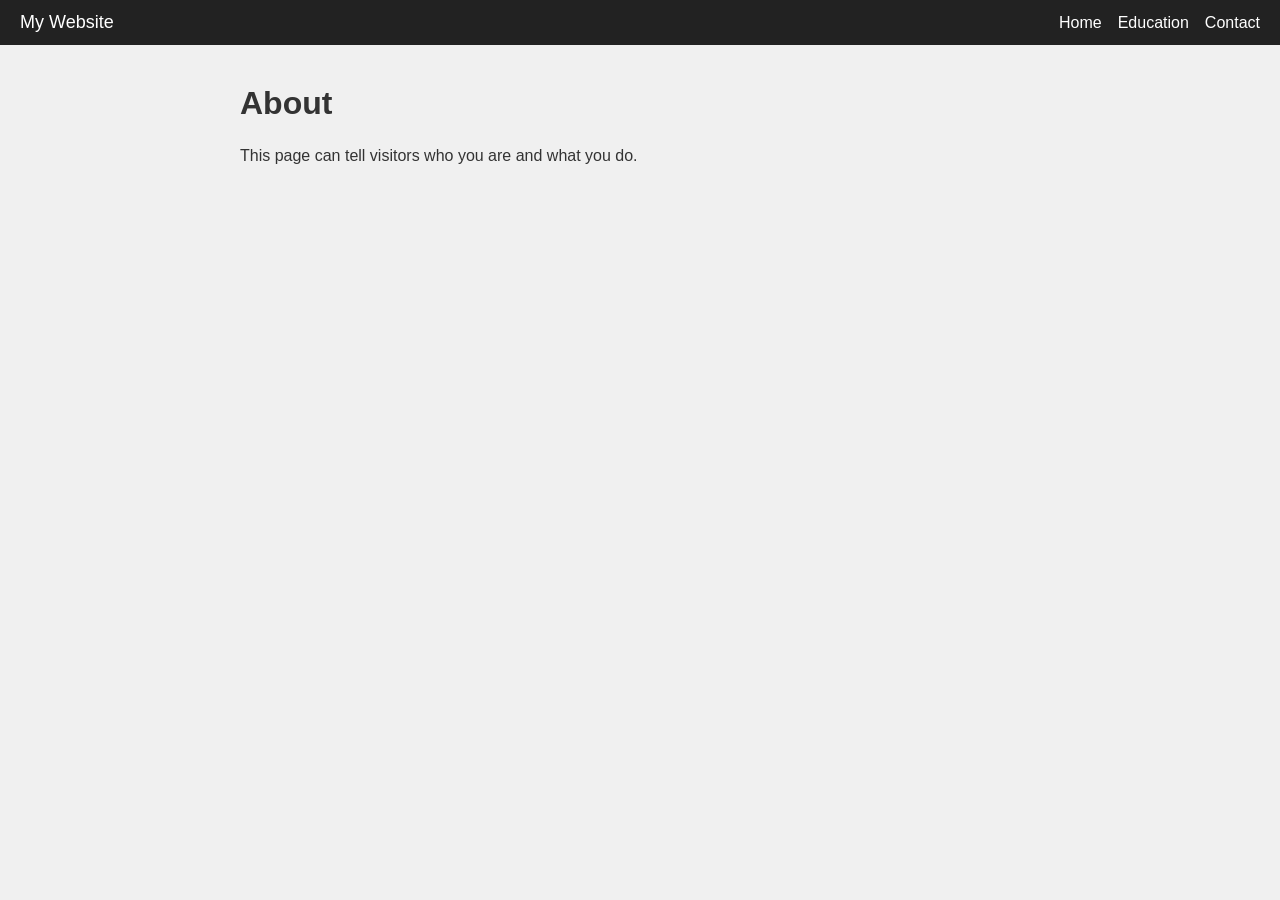
==== about.html @ b39ed33c "Add files via upload" ====
<!DOCTYPE html>
<html lang="en">
<head>
  <meta charset="UTF-8">
  <meta name="viewport" content="width=device-width, initial-scale=1.0">
  <title>About</title>
  <link rel="stylesheet" href="style.css">
</head>
<body>
  <header>
    <nav class="site-nav">
      <div class="site-name">My Website</div>
      <ul class="nav-list">
        <li class="nav-item"><a href="index.html">Home</a></li>
        <li class="nav-item"><a href="education.html">Education</a></li>
        <li class="nav-item"><a href="contact.html">Contact</a></li>
      </ul>
    </nav>
  </header>

  <main class="page-content">
    <h1>About</h1>
    <p>This page can tell visitors who you are and what you do.</p>
  </main>
</body>
</html>
---- style.css ----
body {
  margin: 0;
  font-family: Arial, sans-serif;
  background: #f0f0f0;
  color: #333;
}

.site-nav {
  display: flex;
  justify-content: space-between;
  align-items: center;
  padding: 12px 20px;
  background: #222;
  color: #fff;
}

.site-name {
  font-size: 18px;
}

.nav-list {
  list-style: none;
  margin: 0;
  padding: 0;
  display: flex;
  gap: 16px;
}

.nav-item a {
  color: #fff;
  text-decoration: none;
}

.page-content {
  max-width: 800px;
  margin: 40px auto;
  padding: 0 20px;
}

h1 {
  margin-top: 0;
}

p {
  line-height: 1.6;
}
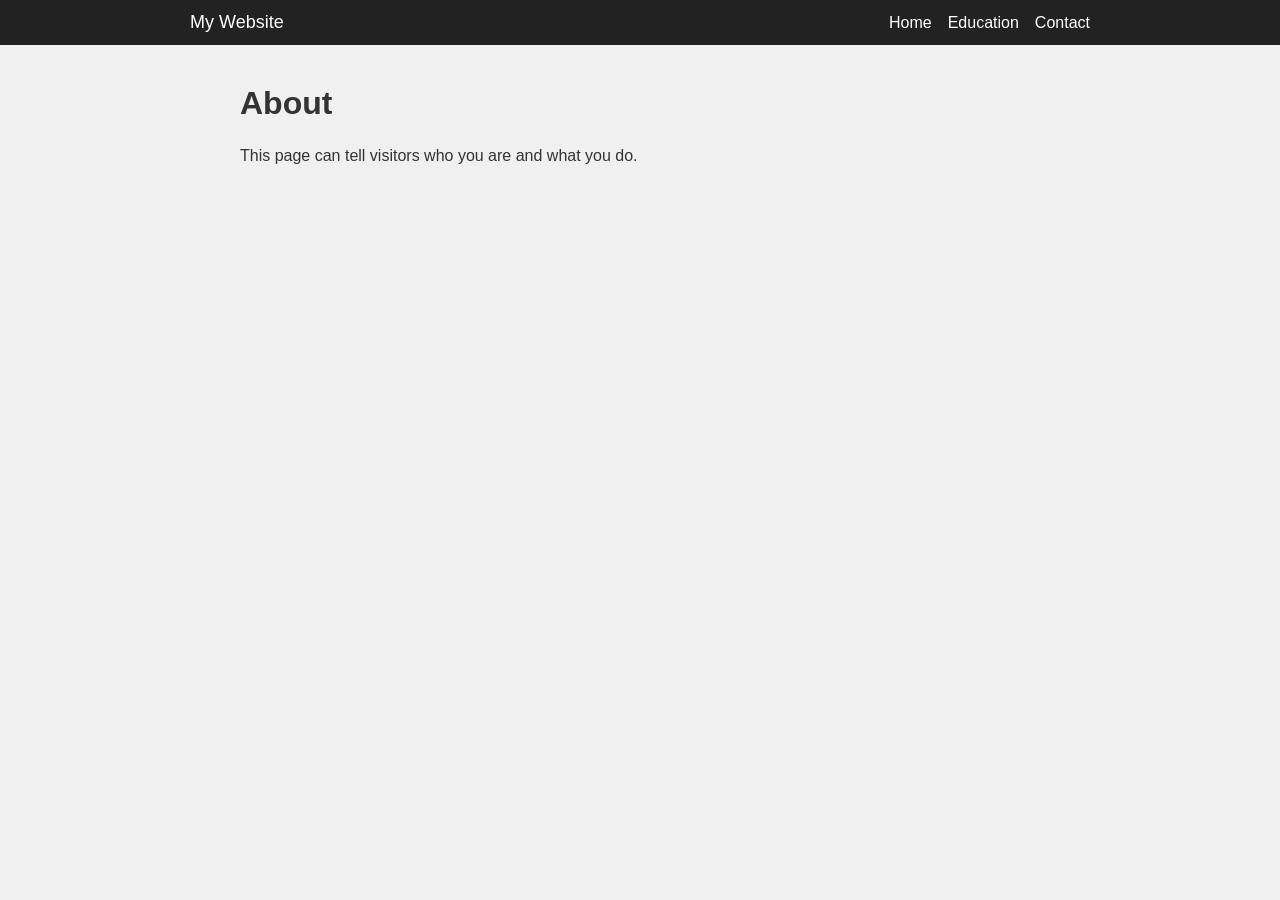
==== commit 429ebda1: "Add files via upload" ====
--- a/about.html
+++ b/about.html
@@ -9,12 +9,14 @@
 <body>
   <header>
     <nav class="site-nav">
-      <div class="site-name">My Website</div>
-      <ul class="nav-list">
-        <li class="nav-item"><a href="index.html">Home</a></li>
-        <li class="nav-item"><a href="education.html">Education</a></li>
-        <li class="nav-item"><a href="contact.html">Contact</a></li>
-      </ul>
+      <div class="site-nav-inner">
+        <div class="site-name">My Website</div>
+        <ul class="nav-list">
+          <li class="nav-item"><a href="index.html">Home</a></li>
+          <li class="nav-item"><a href="education.html">Education</a></li>
+          <li class="nav-item"><a href="contact.html">Contact</a></li>
+        </ul>
+      </div>
     </nav>
   </header>
 
--- a/style.css
+++ b/style.css
@@ -7,11 +7,19 @@
 
 .site-nav {
   display: flex;
-  justify-content: space-between;
+  justify-content: center;
   align-items: center;
   padding: 12px 20px;
   background: #222;
   color: #fff;
+}
+
+.site-nav-inner {
+  display: flex;
+  justify-content: space-between;
+  align-items: center;
+  width: 100%;
+  max-width: 900px;
 }
 
 .site-name {
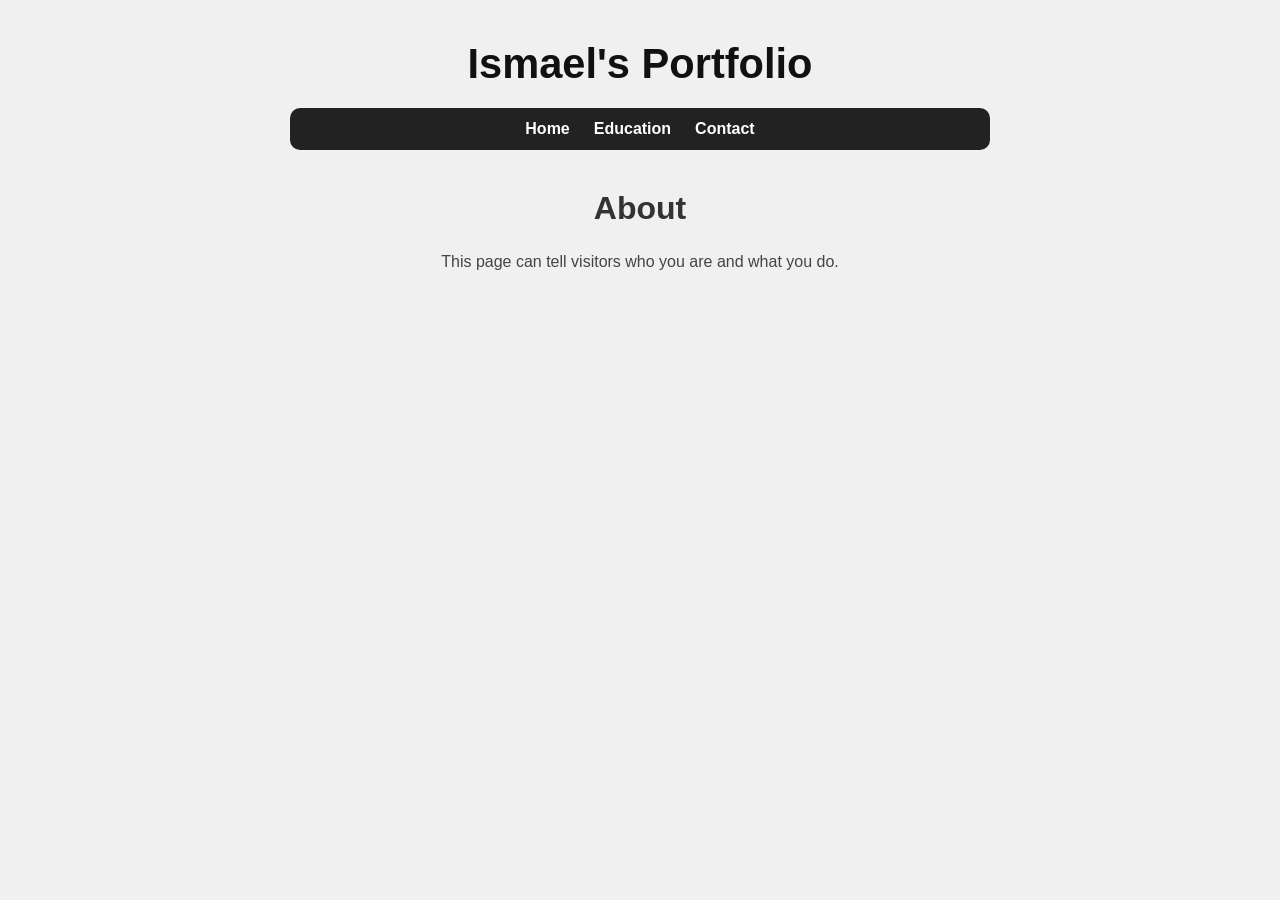
==== commit 64ed55a1: "Add files via upload" ====
--- a/about.html
+++ b/about.html
@@ -7,10 +7,10 @@
   <link rel="stylesheet" href="style.css">
 </head>
 <body>
-  <header>
+  <header class="site-header">
+    <h1 class="site-title">Ismael's Portfolio</h1>
     <nav class="site-nav">
       <div class="site-nav-inner">
-        <div class="site-name">My Website</div>
         <ul class="nav-list">
           <li class="nav-item"><a href="index.html">Home</a></li>
           <li class="nav-item"><a href="education.html">Education</a></li>
--- a/style.css
+++ b/style.css
@@ -5,25 +5,28 @@
   color: #333;
 }
 
+.site-header {
+  max-width: 900px;
+  margin: 0 auto;
+  padding: 40px 20px 10px;
+  text-align: center;
+}
+
+.site-title {
+  margin: 0;
+  font-size: 2.6rem;
+  color: #111;
+}
+
 .site-nav {
+  margin-top: 20px;
   display: flex;
   justify-content: center;
-  align-items: center;
-  padding: 12px 20px;
-  background: #222;
-  color: #fff;
 }
 
 .site-nav-inner {
-  display: flex;
-  justify-content: space-between;
-  align-items: center;
   width: 100%;
-  max-width: 900px;
-}
-
-.site-name {
-  font-size: 18px;
+  max-width: 700px;
 }
 
 .nav-list {
@@ -31,24 +34,37 @@
   margin: 0;
   padding: 0;
   display: flex;
-  gap: 16px;
+  justify-content: center;
+  gap: 24px;
+  background: #222;
+  border-radius: 10px;
+  padding: 12px 18px;
 }
 
 .nav-item a {
   color: #fff;
   text-decoration: none;
+  font-weight: 600;
+}
+
+.nav-item a:hover,
+.nav-item a:focus-visible {
+  color: #ffd54f;
 }
 
 .page-content {
-  max-width: 800px;
-  margin: 40px auto;
-  padding: 0 20px;
+  max-width: 760px;
+  margin: 30px auto;
+  padding: 0 20px 40px;
+  text-align: center;
 }
 
-h1 {
+.page-content h1 {
   margin-top: 0;
+  font-size: 2rem;
 }
 
 p {
-  line-height: 1.6;
+  line-height: 1.7;
+  color: #444;
 }
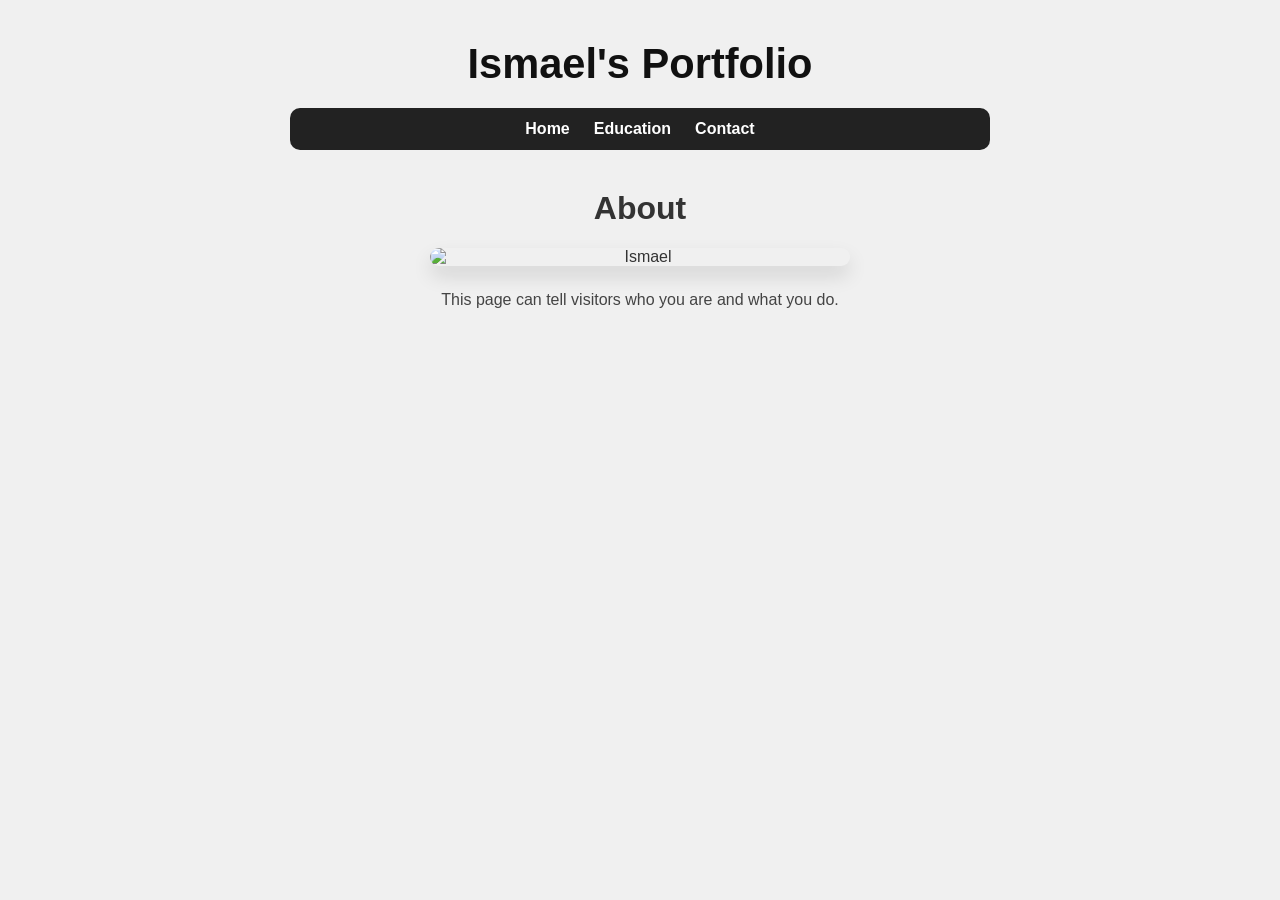
==== commit ade3bdc0: "Add files via upload" ====
--- a/about.html
+++ b/about.html
@@ -22,6 +22,7 @@
 
   <main class="page-content">
     <h1>About</h1>
+    <img src="Images/big man.jpg" alt="Ismael" class="about-image">
     <p>This page can tell visitors who you are and what you do.</p>
   </main>
 </body>
--- a/style.css
+++ b/style.css
@@ -59,6 +59,15 @@
   text-align: center;
 }
 
+.about-image {
+  display: block;
+  width: 100%;
+  max-width: 420px;
+  margin: 20px auto;
+  border-radius: 12px;
+  box-shadow: 0 10px 20px rgba(0, 0, 0, 0.12);
+}
+
 .page-content h1 {
   margin-top: 0;
   font-size: 2rem;
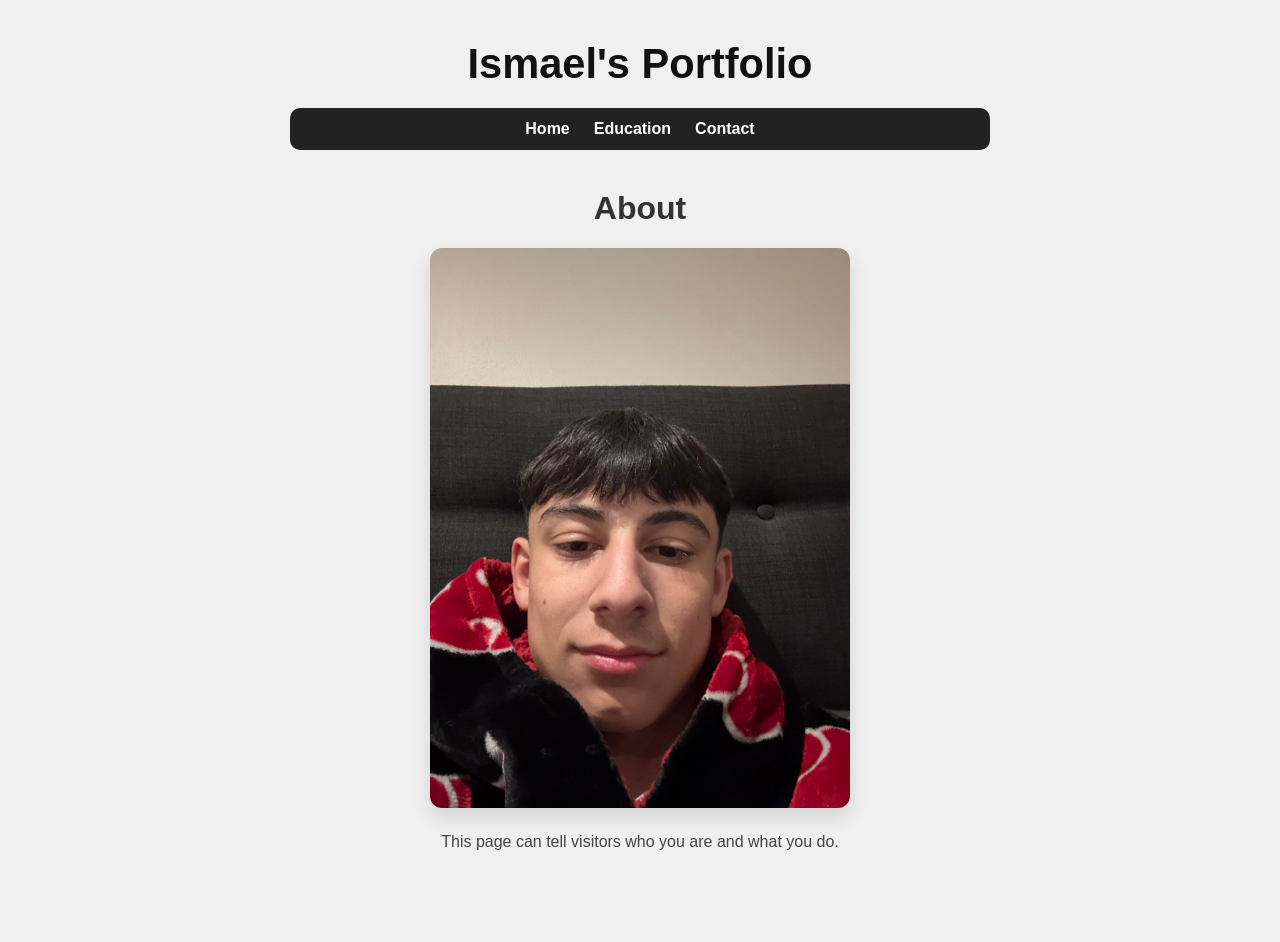
==== commit 2ac5cbe8: "Add files via upload" ====
--- a/about.html
+++ b/about.html
@@ -22,7 +22,7 @@
 
   <main class="page-content">
     <h1>About</h1>
-    <img src="Images/big man.jpg" alt="Ismael" class="about-image">
+    <img src="big-man.jpg" alt="Ismael" class="about-image">
     <p>This page can tell visitors who you are and what you do.</p>
   </main>
 </body>
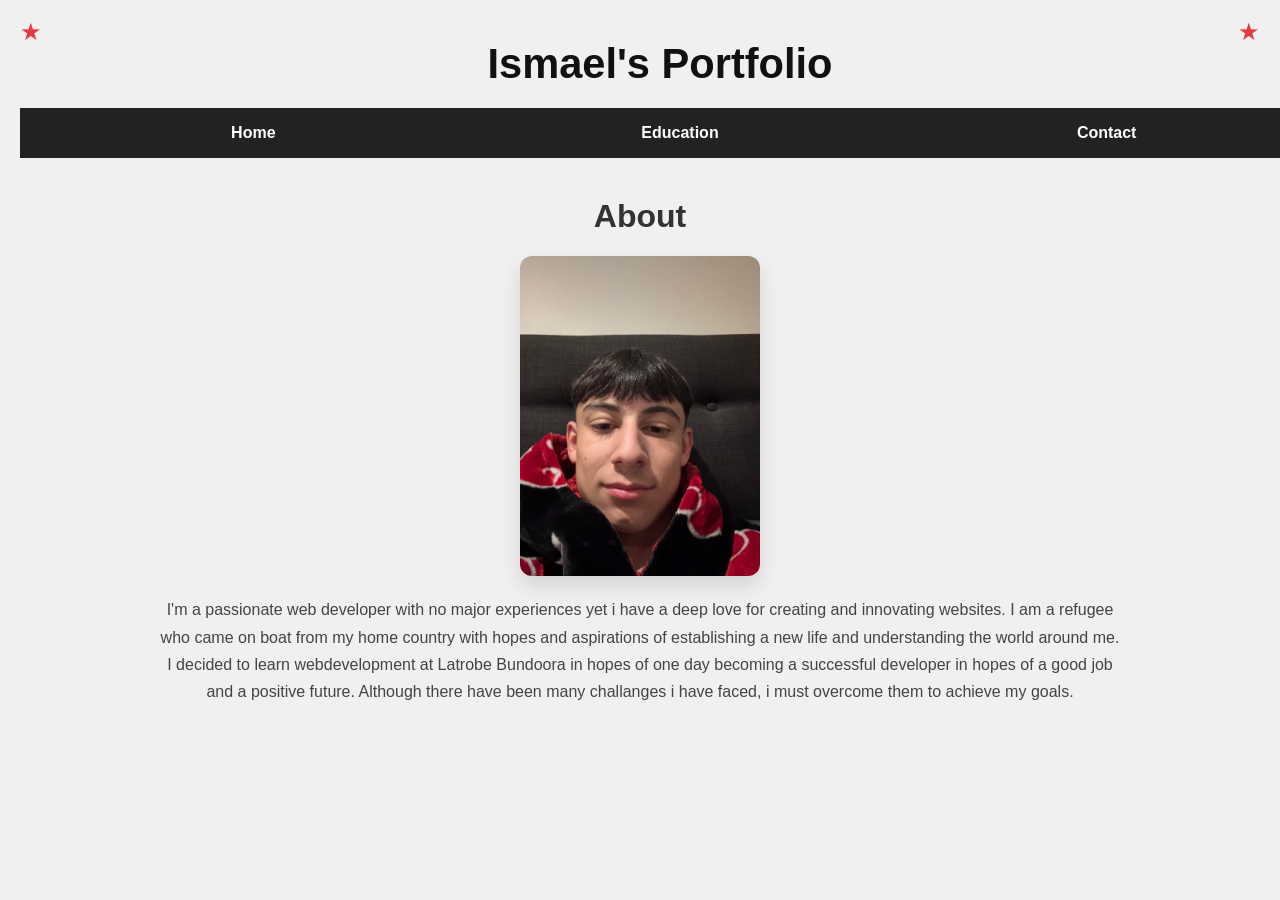
==== commit 2bebb73c: "Add files via upload" ====
--- a/about.html
+++ b/about.html
@@ -23,7 +23,7 @@
   <main class="page-content">
     <h1>About</h1>
     <img src="big-man.jpg" alt="Ismael" class="about-image">
-    <p>This page can tell visitors who you are and what you do.</p>
+    <p>I'm a passionate web developer with no major experiences yet i have a deep love for creating and innovating websites. I am a refugee who came on boat from my home country with hopes and aspirations of establishing a new life and understanding the world around me. I decided to learn webdevelopment at Latrobe Bundoora in hopes of one day becoming a successful developer in hopes of a good job and a positive future. Although there have been many challanges i have faced, i must overcome them to achieve my goals.</p>
   </main>
 </body>
 </html>
--- a/style.css
+++ b/style.css
@@ -5,28 +5,60 @@
   color: #333;
 }
 
+body {
+  margin: 0;
+  position: relative;
+  font-family: Arial, sans-serif;
+  background: #f0f0f0;
+  color: #333;
+}
+
+body::before,
+body::after {
+  content: "★";
+  position: absolute;
+  top: 18px;
+  font-size: 1.5rem;
+  color: #e63946;
+}
+
+body::before {
+  left: 20px;
+}
+
+body::after {
+  right: 20px;
+}
+
 .site-header {
-  max-width: 900px;
-  margin: 0 auto;
+  width: 100%;
   padding: 40px 20px 10px;
   text-align: center;
 }
 
 .site-title {
-  margin: 0;
+  margin: 0 auto;
+  max-width: 900px;
   font-size: 2.6rem;
   color: #111;
 }
 
 .site-nav {
   margin-top: 20px;
-  display: flex;
-  justify-content: center;
+  width: 100vw;
+  position: relative;
+  left: 50%;
+  right: 50%;
+  margin-left: -50vw;
+  margin-right: -50vw;
+  background: #222;
 }
 
 .site-nav-inner {
   width: 100%;
-  max-width: 700px;
+  max-width: 100%;
+  margin: 0 auto;
+  padding: 0 20px;
 }
 
 .nav-list {
@@ -34,14 +66,18 @@
   margin: 0;
   padding: 0;
   display: flex;
-  justify-content: center;
-  gap: 24px;
-  background: #222;
-  border-radius: 10px;
-  padding: 12px 18px;
+  justify-content: space-between;
+  gap: 0;
+}
+
+.nav-item {
+  flex: 1;
+  text-align: center;
 }
 
 .nav-item a {
+  display: block;
+  padding: 16px 0;
   color: #fff;
   text-decoration: none;
   font-weight: 600;
@@ -53,16 +89,114 @@
 }
 
 .page-content {
-  max-width: 760px;
+  max-width: 960px;
   margin: 30px auto;
   padding: 0 20px 40px;
   text-align: center;
 }
 
+.contact-boxes {
+  display: flex;
+  flex-wrap: wrap;
+  justify-content: center;
+  gap: 20px;
+  margin-top: 24px;
+}
+
+.contact-box {
+  width: 100%;
+  max-width: 280px;
+  background: #fff;
+  border: 1px solid #ddd;
+  border-radius: 16px;
+  padding: 18px;
+  box-shadow: 0 10px 20px rgba(0, 0, 0, 0.05);
+  text-align: left;
+}
+
+.contact-box h2 {
+  margin: 0 0 10px;
+  font-size: 1.1rem;
+}
+
+.contact-box p {
+  margin: 0;
+  line-height: 1.6;
+  color: #333;
+}
+
+.welcome-text p {
+  max-width: 720px;
+  margin: 0 auto;
+}
+
+.feature-row {
+  display: flex;
+  gap: 20px;
+  flex-wrap: wrap;
+  justify-content: space-between;
+  margin-top: 32px;
+}
+
+.feature-card {
+  flex: 1 1 280px;
+  min-width: 240px;
+  background: #fff;
+  border-radius: 18px;
+  box-shadow: 0 12px 30px rgba(0, 0, 0, 0.08);
+  text-decoration: none;
+  color: inherit;
+  padding: 24px;
+  display: flex;
+  flex-direction: column;
+  justify-content: space-between;
+}
+
+.feature-card:hover {
+  transform: translateY(-2px);
+  box-shadow: 0 16px 36px rgba(0, 0, 0, 0.12);
+}
+
+.feature-card-text h2 {
+  margin: 0 0 12px;
+  font-size: 1.4rem;
+}
+
+.feature-card-text p {
+  margin: 0;
+  color: #555;
+  line-height: 1.6;
+}
+
+.feature-image {
+  margin-top: 24px;
+  width: 100%;
+  min-height: 160px;
+  border-radius: 14px;
+  display: flex;
+  align-items: center;
+  justify-content: center;
+  font-size: 1rem;
+  font-weight: 700;
+  color: #fff;
+}
+
+.feature-image-about {
+  background: linear-gradient(135deg, #1d4ed8 0%, #60a5fa 100%);
+}
+
+.feature-image-education {
+  background: linear-gradient(135deg, #047857 0%, #4ade80 100%);
+}
+
+.feature-image-contact {
+  background: linear-gradient(135deg, #b91c1c 0%, #f97316 100%);
+}
+
 .about-image {
   display: block;
   width: 100%;
-  max-width: 420px;
+  max-width: 240px;
   margin: 20px auto;
   border-radius: 12px;
   box-shadow: 0 10px 20px rgba(0, 0, 0, 0.12);
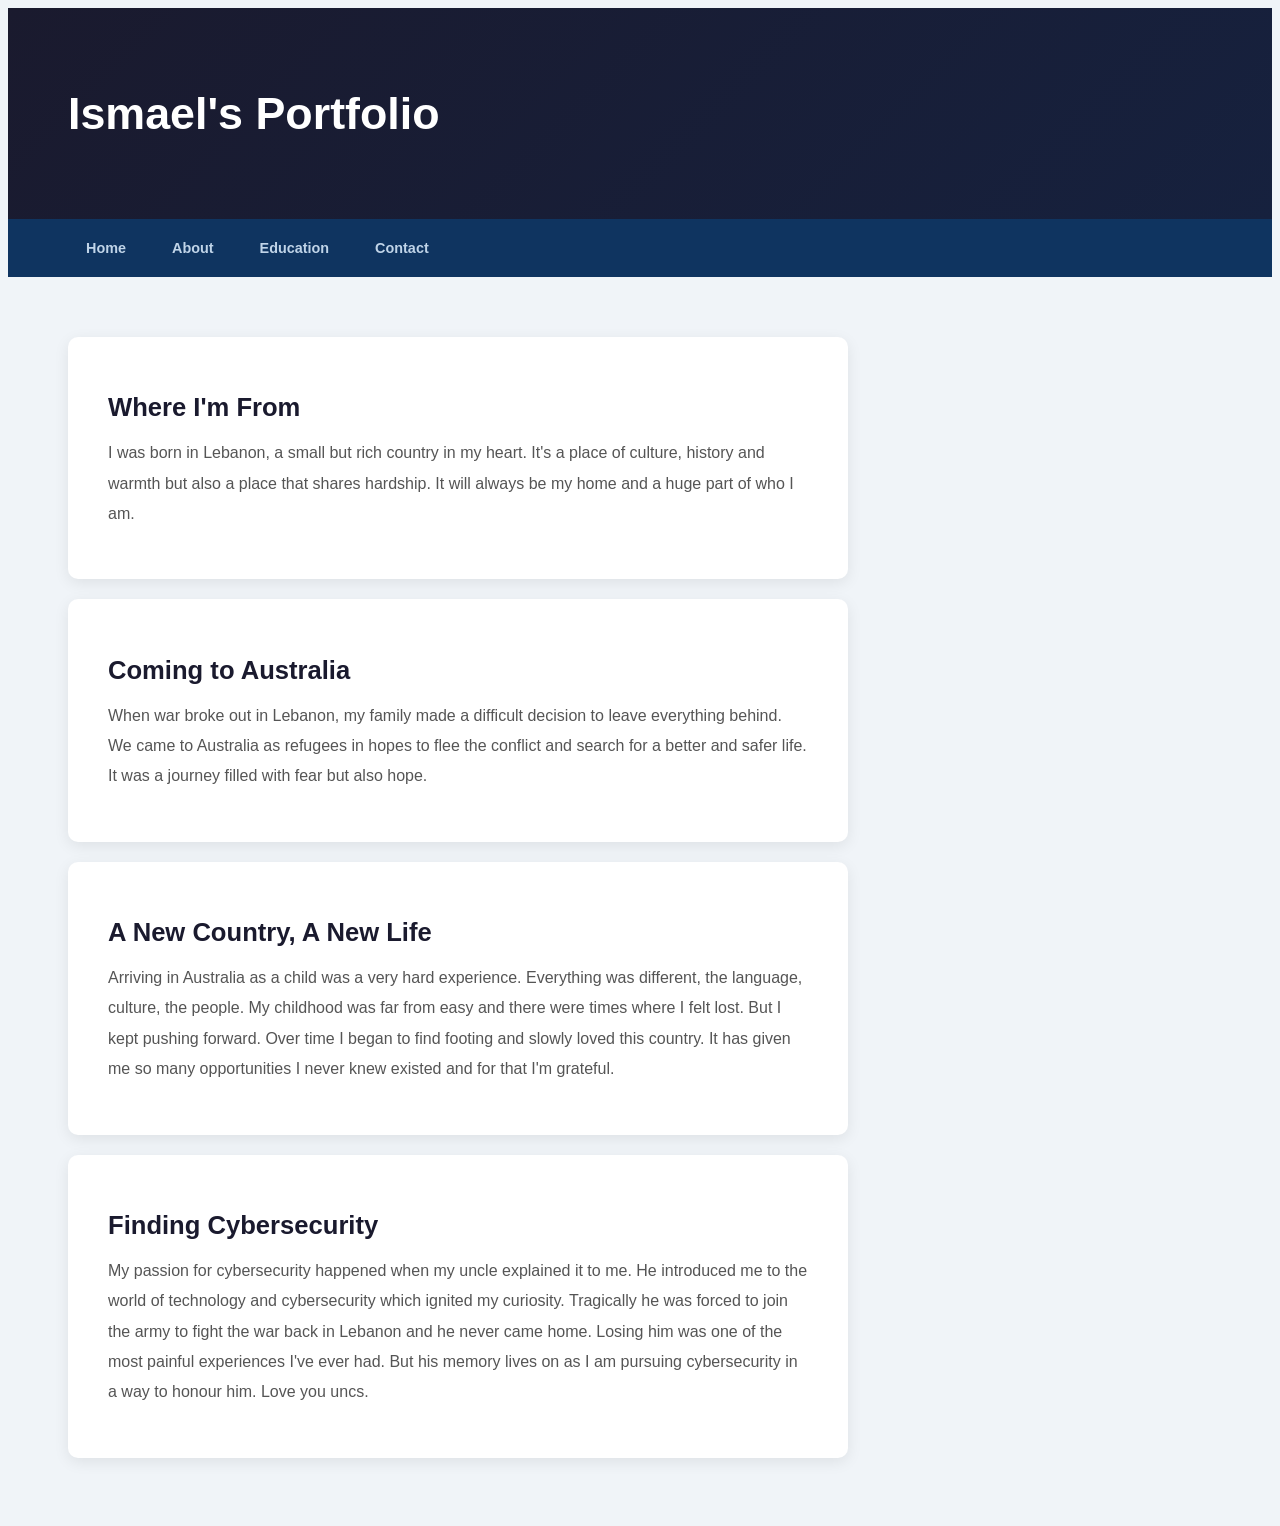
==== commit bd357744: "Add files via upload" ====
--- a/about.html
+++ b/about.html
@@ -1,29 +1,47 @@
 <!DOCTYPE html>
 <html lang="en">
 <head>
-  <meta charset="UTF-8">
-  <meta name="viewport" content="width=device-width, initial-scale=1.0">
-  <title>About</title>
+  <meta charset="UTF-8" />
+  <meta name="viewport" content="width=device-width, initial-scale=1.0"/>
+  <title>About — Ismael's Portfolio</title>
   <link rel="stylesheet" href="style.css">
 </head>
 <body>
-  <header class="site-header">
-    <h1 class="site-title">Ismael's Portfolio</h1>
-    <nav class="site-nav">
-      <div class="site-nav-inner">
-        <ul class="nav-list">
-          <li class="nav-item"><a href="index.html">Home</a></li>
-          <li class="nav-item"><a href="education.html">Education</a></li>
-          <li class="nav-item"><a href="contact.html">Contact</a></li>
-        </ul>
-      </div>
-    </nav>
+
+  <header>
+    <h1>Ismael's Portfolio</h1>
   </header>
 
-  <main class="page-content">
-    <h1>About</h1>
-    <img src="big-man.jpg" alt="Ismael" class="about-image">
-    <p>I'm a passionate web developer with no major experiences yet i have a deep love for creating and innovating websites. I am a refugee who came on boat from my home country with hopes and aspirations of establishing a new life and understanding the world around me. I decided to learn webdevelopment at Latrobe Bundoora in hopes of one day becoming a successful developer in hopes of a good job and a positive future. Although there have been many challanges i have faced, i must overcome them to achieve my goals.</p>
-  </main>
+  <nav>
+    <a href="index.html">Home</a>
+    <a href="about.html">About</a>
+    <a href="education.html">Education</a>
+    <a href="contact.html">Contact</a>
+  </nav>
+
+  <div class="main">
+
+    <div class="box">
+      <h2>Where I'm From</h2>
+      <p>I was born in Lebanon, a small but rich country in my heart. It's a place of culture, history and warmth but also a place that shares hardship. It will always be my home and a huge part of who I am.</p>
+    </div>
+
+    <div class="box">
+      <h2>Coming to Australia</h2>
+      <p>When war broke out in Lebanon, my family made a difficult decision to leave everything behind. We came to Australia as refugees in hopes to flee the conflict and search for a better and safer life. It was a journey filled with fear but also hope.</p>
+    </div>
+
+    <div class="box">
+      <h2>A New Country, A New Life</h2>
+      <p>Arriving in Australia as a child was a very hard experience. Everything was different, the language, culture, the people. My childhood was far from easy and there were times where I felt lost. But I kept pushing forward. Over time I began to find footing and slowly loved this country. It has given me so many opportunities I never knew existed and for that I'm grateful.</p>
+    </div>
+
+    <div class="box">
+      <h2>Finding Cybersecurity</h2>
+      <p>My passion for cybersecurity happened when my uncle explained it to me. He introduced me to the world of technology and cybersecurity which ignited my curiosity. Tragically he was forced to join the army to fight the war back in Lebanon and he never came home. Losing him was one of the most painful experiences I've ever had. But his memory lives on as I am pursuing cybersecurity in a way to honour him. Love you uncs.</p>
+    </div>
+
+  </div>
+
 </body>
-</html>
+</html>
--- a/style.css
+++ b/style.css
@@ -1,213 +1,95 @@
 body {
-  margin: 0;
-  font-family: Arial, sans-serif;
-  background: #f0f0f0;
-  color: #333;
+  font-family: 'Calibri', sans-serif;
+  background-color: #f0f4f8;
+  color: #222;
 }
 
-body {
-  margin: 0;
-  position: relative;
-  font-family: Arial, sans-serif;
-  background: #f0f0f0;
-  color: #333;
+header {
+  background: linear-gradient(135deg, #1a1a2e, #16213e);
+  color: white;
+  padding: 50px 60px;
 }
 
-body::before,
-body::after {
-  content: "★";
-  position: absolute;
-  top: 18px;
-  font-size: 1.5rem;
-  color: #e63946;
+header h1 {
+  font-size: 2.8rem;
 }
 
-body::before {
-  left: 20px;
+nav {
+  background-color: #0f3460;
+  padding: 14px 60px;
+  display: flex;
+  gap: 10px;
 }
 
-body::after {
-  right: 20px;
+nav a {
+  text-decoration: none;
+  color: #c0d4e8;
+  font-size: 0.9rem;
+  font-weight: 600;
+  padding: 7px 18px;
+  border-radius: 4px;
+  transition: background-color 0.2s, color 0.2s;
 }
 
-.site-header {
-  width: 100%;
-  padding: 40px 20px 10px;
-  text-align: center;
-}
-
-.site-title {
-  margin: 0 auto;
-  max-width: 900px;
-  font-size: 2.6rem;
-  color: #111;
-}
-
-.site-nav {
-  margin-top: 20px;
-  width: 100vw;
-  position: relative;
-  left: 50%;
-  right: 50%;
-  margin-left: -50vw;
-  margin-right: -50vw;
-  background: #222;
-}
-
-.site-nav-inner {
-  width: 100%;
-  max-width: 100%;
-  margin: 0 auto;
-  padding: 0 20px;
-}
-
-.nav-list {
-  list-style: none;
-  margin: 0;
-  padding: 0;
-  display: flex;
-  justify-content: space-between;
-  gap: 0;
-}
-
-.nav-item {
-  flex: 1;
-  text-align: center;
-}
-
-.nav-item a {
-  display: block;
-  padding: 16px 0;
-  color: #fff;
-  text-decoration: none;
-  font-weight: 600;
-}
-
-.nav-item a:hover,
-.nav-item a:focus-visible {
-  color: #ffd54f;
-}
-
-.page-content {
-  max-width: 960px;
-  margin: 30px auto;
-  padding: 0 20px 40px;
-  text-align: center;
-}
-
-.contact-boxes {
-  display: flex;
-  flex-wrap: wrap;
-  justify-content: center;
-  gap: 20px;
-  margin-top: 24px;
-}
-
-.contact-box {
-  width: 100%;
-  max-width: 280px;
-  background: #fff;
-  border: 1px solid #ddd;
-  border-radius: 16px;
-  padding: 18px;
-  box-shadow: 0 10px 20px rgba(0, 0, 0, 0.05);
-  text-align: left;
-}
-
-.contact-box h2 {
-  margin: 0 0 10px;
-  font-size: 1.1rem;
-}
-
-.contact-box p {
-  margin: 0;
-  line-height: 1.6;
-  color: #333;
-}
-
-.welcome-text p {
-  max-width: 720px;
-  margin: 0 auto;
-}
-
-.feature-row {
-  display: flex;
-  gap: 20px;
-  flex-wrap: wrap;
-  justify-content: space-between;
-  margin-top: 32px;
-}
-
-.feature-card {
-  flex: 1 1 280px;
-  min-width: 240px;
-  background: #fff;
-  border-radius: 18px;
-  box-shadow: 0 12px 30px rgba(0, 0, 0, 0.08);
-  text-decoration: none;
-  color: inherit;
-  padding: 24px;
-  display: flex;
-  flex-direction: column;
-  justify-content: space-between;
-}
-
-.feature-card:hover {
-  transform: translateY(-2px);
-  box-shadow: 0 16px 36px rgba(0, 0, 0, 0.12);
-}
-
-.feature-card-text h2 {
-  margin: 0 0 12px;
-  font-size: 1.4rem;
-}
-
-.feature-card-text p {
-  margin: 0;
-  color: #555;
-  line-height: 1.6;
-}
-
-.feature-image {
-  margin-top: 24px;
-  width: 100%;
-  min-height: 160px;
-  border-radius: 14px;
-  display: flex;
-  align-items: center;
-  justify-content: center;
-  font-size: 1rem;
-  font-weight: 700;
+nav a:hover {
+  background-color: #e94560;
   color: #fff;
 }
 
-.feature-image-about {
-  background: linear-gradient(135deg, #1d4ed8 0%, #60a5fa 100%);
+.main {
+  padding: 60px;
+  display: flex;
+  flex-direction: column;
+  gap: 20px;
+  max-width: 780px;
 }
 
-.feature-image-education {
-  background: linear-gradient(135deg, #047857 0%, #4ade80 100%);
+.intro, .box {
+  background: white;
+  border-radius: 10px;
+  padding: 35px 40px;
+  box-shadow: 0 4px 15px rgba(0,0,0,0.08);
 }
 
-.feature-image-contact {
-  background: linear-gradient(135deg, #b91c1c 0%, #f97316 100%);
-}
-
-.about-image {
-  display: block;
-  width: 100%;
-  max-width: 240px;
-  margin: 20px auto;
-  border-radius: 12px;
-  box-shadow: 0 10px 20px rgba(0, 0, 0, 0.12);
-}
-
-.page-content h1 {
-  margin-top: 0;
-  font-size: 2rem;
+h2 {
+  font-size: 1.6rem;
+  color: #1a1a2e;
+  margin-bottom: 12px;
 }
 
 p {
-  line-height: 1.7;
-  color: #444;
+  font-size: 1rem;
+  line-height: 1.9;
+  color: #555;
+  margin-bottom: 15px;
 }
+
+.phone {
+  font-size: 1rem;
+  color: #333;
+  font-weight: 600;
+  margin-bottom: 25px;
+}
+
+.socials {
+  display: flex;
+  flex-wrap: wrap;
+  gap: 12px;
+}
+
+.socials a {
+  text-decoration: none;
+  color: white;
+  font-weight: 600;
+  font-size: 0.9rem;
+  padding: 10px 22px;
+  border-radius: 6px;
+  transition: opacity 0.2s;
+}
+
+.socials a:hover { opacity: 0.85; }
+
+.instagram { background-color: #C13584; }
+.snapchat  { background-color: #FFFC00; color: #000; }
+.twitter   { background-color: #1DA1F2; }
+.github    { background-color: #333; }
